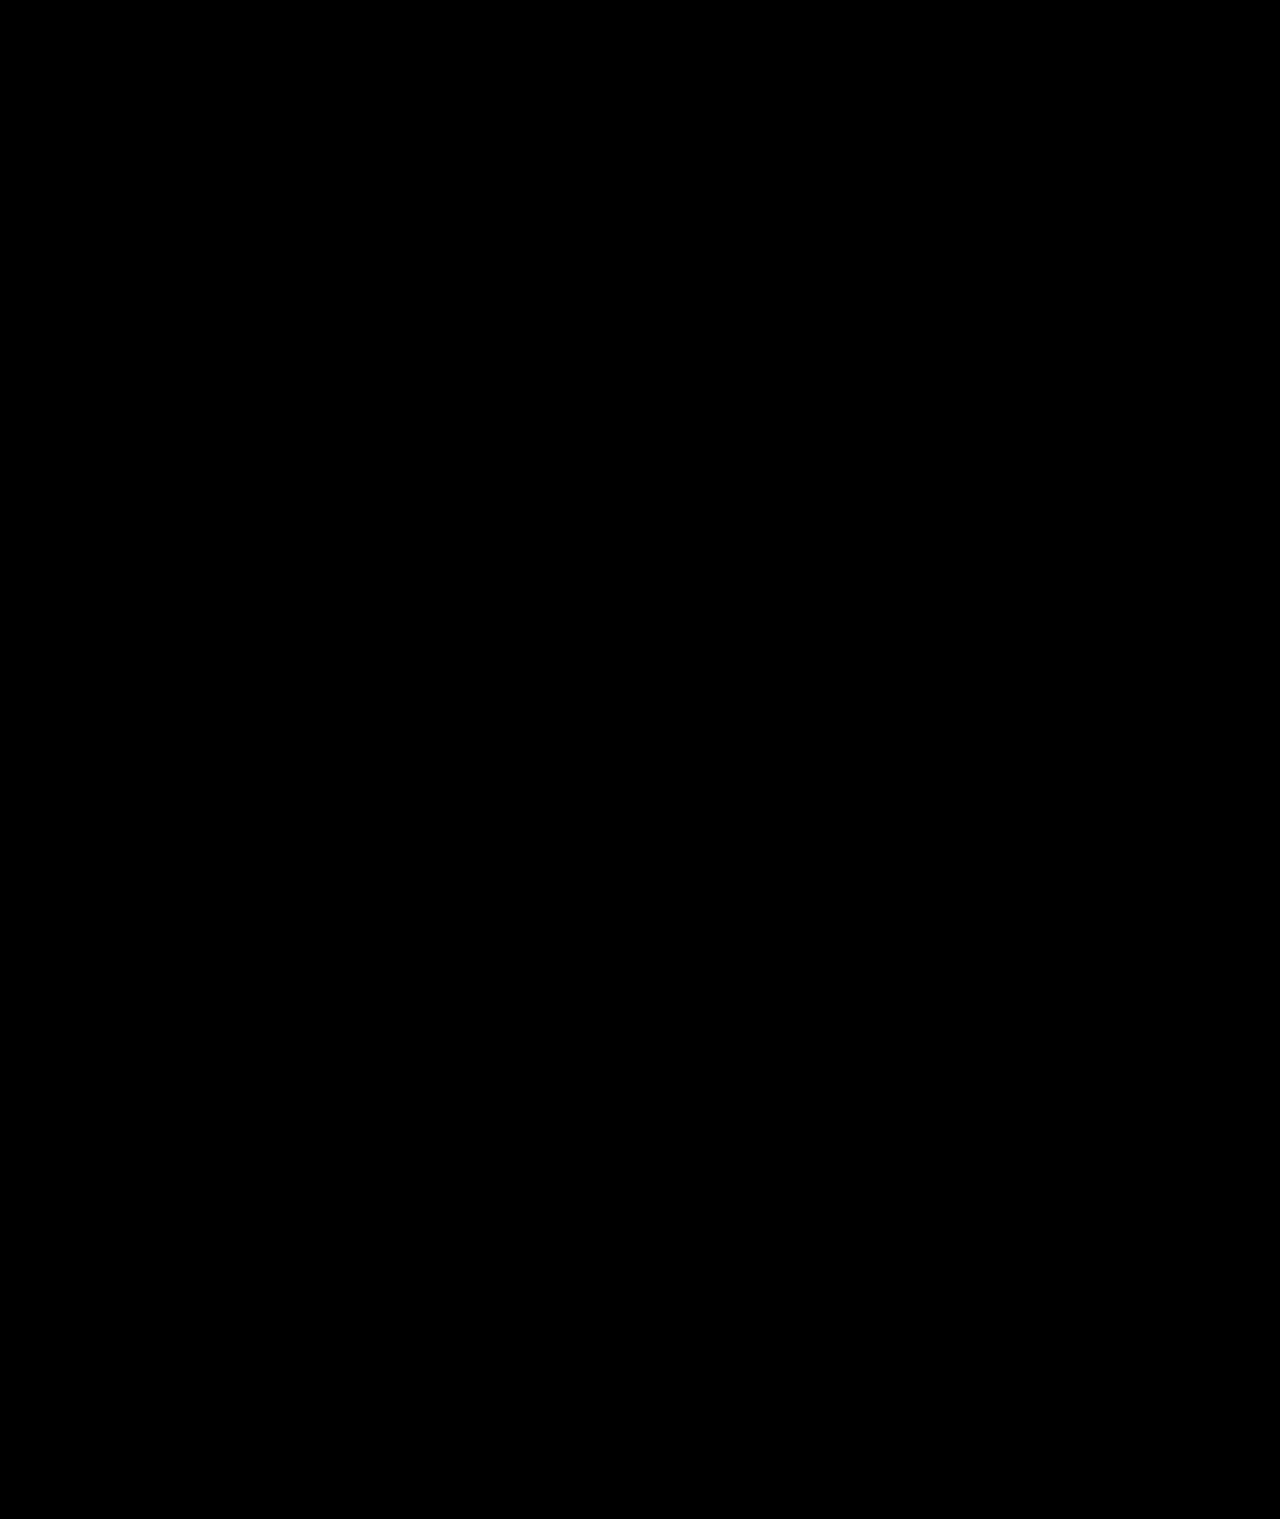
==== htdocs/index.html @ fe8192ac "design: replace footer credit with copyright and legal links Co-Authored-By: Claude Sonnet 4.6 <nore" ====
<!DOCTYPE html>
<html lang="en">
<head>
    <meta charset="UTF-8">
    <meta name="viewport" content="width=device-width, initial-scale=1.0">
    <title>vibefly.ai</title>
    <meta name="description" content="">
    <link rel="stylesheet" href="styles.css">
    <script id="content-fetch">window.__CONTENT = fetch('content.json').then(function(r) { return r.ok ? r.json() : Promise.reject(); });</script>
    <script src="https://challenges.cloudflare.com/turnstile/v0/api.js" defer></script>
    <script src="js/lucide.min.js" defer onload="lucide.createIcons()"></script>
    <script src="js/content-loader.js" defer></script>
    <script src="js/main.js" defer></script>
    <style>body{opacity:0}body.content-loaded{opacity:1;transition:opacity .15s}</style>
    <noscript><style>body{opacity:1}</style></noscript>
</head>
<body>

    <!-- Global background orbs -->
    <div class="bg-orbs" aria-hidden="true">
        <div class="bg-orb bg-orb--1"></div>
        <div class="bg-orb bg-orb--2"></div>
        <div class="bg-orb bg-orb--3"></div>
    </div>

    <!-- Header -->
    <header class="site-header" role="banner">
        <div class="header-inner">
            <a href="#hero" class="logo">
                <span data-content="logo.name">vibefly</span><span class="logo-dot" data-content="logo.tld">.ai</span>
            </a>
            <button class="nav-toggle" id="nav-toggle" aria-label="Toggle navigation" aria-expanded="false">
                <span class="nav-toggle__bar"></span>
                <span class="nav-toggle__bar"></span>
                <span class="nav-toggle__bar"></span>
            </button>
            <nav class="main-nav" id="main-nav" role="navigation">
                <ul class="nav-list" data-content-nav></ul>
            </nav>
        </div>
    </header>

    <!-- Hero -->
    <section id="hero" class="hero" data-section="hero">
        <div class="hero-bg">
            <div class="hero-orb hero-orb--1"></div>
            <div class="hero-orb hero-orb--2"></div>
            <div class="hero-orb hero-orb--3"></div>
            <div class="hero-grid"></div>
        </div>
        <div class="hero-content">
            <p class="hero-tagline" data-content="hero.label">AI-Powered Web Design</p>
            <h1 class="hero-title" data-content="hero.title">Websites that accelerate growth</h1>
            <p class="hero-subtext" data-content="hero.subtext">Intelligent agents design, build, and refine your website.</p>
            <a href="#contact" class="primary-shiny-btn cta-button--wide" data-content="hero.ctaText" data-content-attr-href="hero.ctaHref">Get Started</a>
        </div>
    </section>

    <!-- Dynamic sections (how-it-works, etc.) -->
    <div id="sections-container"></div>

    <!-- Contact -->
    <section id="contact" class="section section--contact" data-section="contact">
        <h2 class="section-heading" data-content="contact.heading">Get in Touch</h2>
        <p class="contact-subtext" data-content="contact.subheading">Tell us about your project.</p>
        <form id="contact-form" class="contact-form" action="/api/submit" method="POST">
            <input type="text" name="_hp" tabindex="-1" autocomplete="off" aria-hidden="true" class="honeypot">
            <div id="form-fields-placeholder"></div>
            <button type="submit" class="primary-shiny-btn cta-button--wide">Send Message</button>
        </form>
    </section>

    <!-- Footer -->
    <footer class="site-footer">
        <p class="footer-copy">© <span data-content="business.year">2026</span> vibefly.ai</p>
        <nav class="footer-legal" aria-label="Legal">
            <a href="/terms">Terms</a>
            <a href="/privacy">Privacy</a>
        </nav>
    </footer>

    <!-- Pricing toggle -->
    <script>
    document.addEventListener('click', function (e) {
        var btn = e.target.closest('.pricing-toggle__btn');
        if (!btn) return;
        var wrap = document.getElementById('pricing-toggle-wrap');
        var grid = wrap && wrap.querySelector('.pricing-grid');
        if (!wrap || !grid) return;
        var isAnnual = btn.getAttribute('data-period') === 'annual';
        wrap.querySelectorAll('.pricing-toggle__btn').forEach(function (b) {
            b.classList.toggle('is-active', b === btn);
        });
        if (isAnnual) {
            wrap.classList.add('pricing-section--annual');
            grid.querySelectorAll('.pricing-card__amount').forEach(function (el) {
                el.textContent = el.getAttribute('data-annual') || el.textContent;
            });
            grid.querySelectorAll('.pricing-card__period').forEach(function (el) { el.textContent = '/yr'; });
        } else {
            wrap.classList.remove('pricing-section--annual');
            grid.querySelectorAll('.pricing-card__amount').forEach(function (el) {
                el.textContent = el.getAttribute('data-monthly') || el.textContent;
            });
            grid.querySelectorAll('.pricing-card__period').forEach(function (el) { el.textContent = '/mo'; });
        }
    });
    </script>

</body>
</html>
---- htdocs/styles.css ----
/* ==========================================================================
   vibefly.ai — Styles
   Matches motivefx.com design system: dark bg, neon yellow accent, blue accents
   ========================================================================== */

/* ---------- Custom Properties ---------- */
:root {
    --color-dark-bg: #000000;
    --color-light-bg: rgba(2, 3, 10, 0.62);
    --color-accent-neon: #f5ff1a;
    --color-accent-blue: #3c78ff;
    --color-border-card: rgba(100, 180, 255, 0.6);
    --color-border-card-hover: rgba(0, 220, 255, 0.9);
    --color-text-primary: #FFFFFF;
    --color-text-secondary: #AAAAAA;
    --color-accent-green: #4ade80;
    --font-primary: 'Helvetica Neue', Helvetica, Arial, sans-serif;
    --transition-speed: 0.3s ease-in-out;
    --border-radius: 12px;
    --section-padding: 8rem 5%;
    --max-width: 1200px;
}

/* ---------- Reset ---------- */
*, *::before, *::after {
    margin: 0;
    padding: 0;
    box-sizing: border-box;
}

html {
    scroll-behavior: smooth;
    scroll-padding-top: 80px;
}

body {
    font-family: var(--font-primary);
    background-color: var(--color-dark-bg);
    color: var(--color-text-primary);
    font-size: 1rem;
    line-height: 1.6;
    -webkit-font-smoothing: antialiased;
    -moz-osx-font-smoothing: grayscale;
}

a {
    color: inherit;
    text-decoration: none;
}

img {
    max-width: 100%;
    display: block;
}

/* ---------- Typography ---------- */
h1 {
    font-size: 4.5rem;
    font-weight: 700;
    text-transform: uppercase;
    letter-spacing: -0.05em;
    line-height: 1.05;
}

h2 {
    font-size: 3rem;
    font-weight: 700;
    color: var(--color-accent-neon);
    text-align: center;
    margin-bottom: 4rem;
}

h3 {
    font-size: 1.5rem;
    font-weight: 700;
    color: var(--color-accent-neon);
}

/* ---------- Header ---------- */
.site-header {
    position: fixed;
    top: 0;
    left: 0;
    width: 100%;
    z-index: 1000;
    background: rgba(0, 0, 0, 1);
    border-bottom: 1px solid rgba(255, 255, 255, 0.05);
}

.header-inner {
    display: flex;
    align-items: center;
    justify-content: space-between;
    max-width: var(--max-width);
    margin: 0 auto;
    padding: 1.2rem 5%;
}

.logo {
    font-size: 1.4rem;
    font-weight: 700;
    letter-spacing: -0.02em;
    transition: color var(--transition-speed), text-shadow var(--transition-speed);
}

.logo:hover {
    color: var(--color-accent-neon);
    text-shadow: 0 0 8px rgba(245, 255, 26, 0.7);
}

.logo-dot {
    color: var(--color-accent-neon);
}

.nav-list {
    display: flex;
    list-style: none;
    gap: 2.5rem;
}

.nav-link {
    font-size: 0.95rem;
    font-weight: 500;
    letter-spacing: 0.02em;
    transition: color var(--transition-speed);
}

.nav-link:hover {
    color: var(--color-accent-neon);
}

/* Nav toggle (mobile) */
.nav-toggle {
    display: none;
    background: none;
    border: none;
    cursor: pointer;
    padding: 0.5rem;
    flex-direction: column;
    gap: 5px;
}

.nav-toggle__bar {
    display: block;
    width: 24px;
    height: 2px;
    background: var(--color-text-primary);
    border-radius: 2px;
    transition: transform var(--transition-speed), opacity var(--transition-speed);
}

/* ---------- Hero ---------- */
.hero {
    position: relative;
    min-height: 100vh;
    display: flex;
    align-items: center;
    justify-content: center;
    padding: 0 5%;
}

.hero-bg {
    position: fixed;
    inset: 0;
    z-index: 0;
}

/* Global background orbs (fixed, visible across all sections) */
.bg-orbs {
    position: fixed;
    inset: 0;
    pointer-events: none;
    z-index: 0;
}

.bg-orb {
    position: absolute;
    border-radius: 50%;
    filter: blur(100px);
    opacity: 0;
    animation: orb-drift 20s ease-in-out infinite;
}

.bg-orb--1 {
    width: 700px;
    height: 700px;
    background: radial-gradient(circle, rgba(60, 120, 255, 0.5) 0%, transparent 70%);
    top: 20%;
    left: -10%;
    animation-delay: -5s;
    animation-duration: 22s;
}

.bg-orb--2 {
    width: 600px;
    height: 600px;
    background: radial-gradient(circle, rgba(245, 255, 26, 0.3) 0%, transparent 70%);
    bottom: 10%;
    right: -10%;
    animation-delay: -10s;
    animation-duration: 26s;
}

.bg-orb--3 {
    width: 500px;
    height: 500px;
    background: radial-gradient(circle, rgba(0, 220, 255, 0.4) 0%, transparent 70%);
    top: 60%;
    left: 50%;
    animation-delay: -15s;
    animation-duration: 30s;
}

/* Floating orbs */
.hero-orb {
    position: absolute;
    border-radius: 50%;
    filter: blur(80px);
    opacity: 0;
    animation: orb-drift 12s ease-in-out infinite;
}

.hero-orb--1 {
    width: 600px;
    height: 600px;
    background: radial-gradient(circle, rgba(60, 120, 255, 0.5) 0%, rgba(60, 120, 255, 0.15) 40%, transparent 70%);
    top: -10%;
    left: -5%;
    filter: blur(60px);
    animation-delay: 0s;
    animation-duration: 14s;
}

.hero-orb--2 {
    width: 500px;
    height: 500px;
    background: radial-gradient(circle, rgba(245, 255, 26, 0.35) 0%, rgba(245, 255, 26, 0.1) 40%, transparent 70%);
    bottom: -5%;
    right: -5%;
    filter: blur(60px);
    animation-delay: -4s;
    animation-duration: 16s;
}

.hero-orb--3 {
    width: 450px;
    height: 450px;
    background: radial-gradient(circle, rgba(0, 220, 255, 0.4) 0%, rgba(0, 220, 255, 0.12) 40%, transparent 70%);
    top: 30%;
    right: 15%;
    filter: blur(60px);
    animation-delay: -8s;
    animation-duration: 18s;
}

@keyframes orb-drift {
    0%, 100% {
        opacity: 0.6;
        transform: translate(0, 0) scale(1);
    }
    25% {
        opacity: 1;
        transform: translate(30px, -20px) scale(1.1);
    }
    50% {
        opacity: 0.7;
        transform: translate(-20px, 15px) scale(0.95);
    }
    75% {
        opacity: 1;
        transform: translate(15px, 25px) scale(1.05);
    }
}

/* Dot grid */
.hero-grid {
    position: absolute;
    inset: 0;
    background-image: radial-gradient(rgba(100, 180, 255, 0.2) 1.5px, transparent 1.5px);
    background-size: 30px 30px;
    mask-image: radial-gradient(ellipse 80% 70% at 50% 50%, black 10%, transparent 70%);
    -webkit-mask-image: radial-gradient(ellipse 80% 70% at 50% 50%, black 10%, transparent 70%);
    animation: grid-fade 6s ease-in-out infinite alternate;
}

@keyframes grid-fade {
    0%   { opacity: 0.2; }
    100% { opacity: 0.45; }
}

/* Bottom gradient fade — disabled (hero-bg is now fixed) */
.hero-bg__fade {
    content: '';
    position: absolute;
    bottom: 0;
    left: 0;
    width: 100%;
    height: 200px;
    background: linear-gradient(to top, var(--color-dark-bg), transparent);
    z-index: 1;
}

.hero-content {
    position: relative;
    z-index: 2;
    max-width: 800px;
    text-align: center;
}

.hero-tagline {
    font-size: 1.1rem;
    color: var(--color-accent-neon);
    text-transform: uppercase;
    letter-spacing: 0.2em;
    font-weight: 600;
    margin-bottom: 1.5rem;
}

.hero-title {
    margin-bottom: 1.5rem;
}

.hero-subtext {
    font-size: 1.25rem;
    color: var(--color-text-secondary);
    max-width: 560px;
    margin: 0 auto 2.5rem;
    line-height: 1.7;
}

/* ---------- Buttons ---------- */
.primary-shiny-btn {
    display: inline-flex;
    align-items: center;
    justify-content: center;
    background: var(--color-accent-neon);
    color: #000000;
    border: 2px solid var(--color-accent-neon);
    border-radius: var(--border-radius);
    font-family: var(--font-primary);
    font-weight: 700;
    text-transform: uppercase;
    cursor: pointer;
    transition: transform var(--transition-speed), box-shadow var(--transition-speed);
    box-shadow:
        0 0 30px rgba(245, 255, 26, 0.25),
        0 0 18px rgba(245, 255, 26, 0.35);
}

.primary-shiny-btn:hover {
    transform: translateY(-2px) scale(1.02);
    box-shadow:
        0 0 34px rgba(245, 255, 26, 0.35),
        0 0 28px rgba(245, 255, 26, 0.45);
}

.cta-button--wide {
    padding: 1.2rem 3.5rem;
    font-size: 1.05rem;
    letter-spacing: 0.08em;
}

/* ---------- Sections ---------- */
.section {
    padding: var(--section-padding);
    position: relative;
    z-index: 1;
}

.section-heading {
    font-size: 3rem;
    font-weight: 700;
    color: var(--color-accent-neon);
    text-align: center;
    margin-bottom: 4rem;
    transition: opacity 0.3s ease;
}

/* ---------- Steps Grid ---------- */
.steps-grid {
    display: grid;
    grid-template-columns: repeat(3, 1fr);
    gap: 2rem;
    max-width: var(--max-width);
    margin: 0 auto;
}

.step-card {
    position: relative;
    background: var(--color-light-bg);
    border: 1px solid var(--color-border-card);
    border-radius: var(--border-radius);
    padding: 3rem 2.5rem;
    box-shadow: 0 5px 20px rgba(0, 0, 0, 0.5);
    transition: transform var(--transition-speed), border-color var(--transition-speed), box-shadow var(--transition-speed);
    overflow: hidden;
}

/* Shine sweep effect */
.step-card::before {
    content: '';
    position: absolute;
    top: 0;
    left: -75%;
    width: 50%;
    height: 100%;
    background: linear-gradient(
        to right,
        rgba(60, 120, 255, 0.01),
        rgba(60, 120, 255, 0.08),
        rgba(60, 120, 255, 0.01)
    );
    transform: skewX(-25deg);
    transition: left 0.6s ease;
    pointer-events: none;
}

.step-card:hover::before {
    left: 125%;
}

.step-card:hover {
    transform: translateY(-4px);
    border-color: var(--color-border-card-hover);
    box-shadow: 0 8px 22px rgba(60, 120, 255, 0.16);
}

.step-card__icon {
    color: var(--color-accent-blue);
    margin-bottom: 1.5rem;
}

.step-card__number {
    font-size: 3.5rem;
    font-weight: 800;
    color: rgba(245, 255, 26, 0.08);
    position: absolute;
    top: 1.5rem;
    right: 1.5rem;
    line-height: 1;
    letter-spacing: -0.04em;
}

.step-card__title {
    margin-bottom: 1rem;
}

.step-card__text {
    color: var(--color-text-secondary);
    font-size: 1rem;
    line-height: 1.7;
}

/* ---------- Contact Section ---------- */
.section--contact {
    text-align: center;
    padding: 8rem 5%;
}

.contact-subtext {
    font-size: 1.1rem;
    color: var(--color-text-secondary);
    margin-top: -2.5rem;
    margin-bottom: 3rem;
    line-height: 1.7;
}

/* ---------- Contact Form ---------- */
.contact-form {
    max-width: 700px;
    margin: 0 auto;
    display: flex;
    flex-direction: column;
    gap: 1.5rem;
    text-align: left;
    transition: opacity 0.4s ease, transform 0.4s ease;
}

.contact-form.is-hidden {
    opacity: 0;
    transform: translateY(20px);
    pointer-events: none;
}

.form-row {
    display: flex;
    flex-direction: column;
    gap: 0.75rem;
}

.form-row label {
    font-weight: 600;
    letter-spacing: 0.05em;
    text-transform: uppercase;
    font-size: 0.85rem;
    color: var(--color-text-secondary);
}

.form-row input,
.form-row textarea {
    background: var(--color-light-bg);
    border: 1px solid var(--color-border-card);
    padding: 1.15rem 1.25rem;
    color: var(--color-text-primary);
    font-family: var(--font-primary);
    font-size: 1rem;
    border-radius: var(--border-radius);
    box-shadow: 0 5px 20px rgba(0, 0, 0, 0.5);
    transition: border var(--transition-speed), box-shadow var(--transition-speed), background var(--transition-speed);
}

.form-row input:focus,
.form-row textarea:focus {
    outline: none;
    border-color: var(--color-border-card-hover);
    background: rgba(5, 8, 20, 0.92);
    box-shadow:
        0 8px 25px rgba(60, 120, 255, 0.18),
        0 0 15px rgba(60, 120, 255, 0.2);
}

.form-row input::placeholder,
.form-row textarea::placeholder {
    color: rgba(170, 170, 170, 0.4);
}

.honeypot {
    position: absolute;
    left: -5000px;
    opacity: 0;
}


/* ---------- Contact Sending State ---------- */
.contact-sending {
    max-width: 700px;
    margin: 0 auto;
    text-align: center;
    padding: 4rem 1rem;
    opacity: 0;
    transform: translateY(-15px);
    transition: opacity 0.5s ease, transform 0.5s ease;
}

.contact-sending.is-visible {
    opacity: 1;
    transform: translateY(0);
}

.sending-status {
    font-size: 1.15rem;
    color: var(--color-text-secondary);
    margin-bottom: 2.5rem;
    min-height: 1.6em;
    letter-spacing: 0.03em;
    transition: opacity 0.2s ease, transform 0.2s ease;
}

.sending-progress-track {
    width: 100%;
    height: 3px;
    background: rgba(255, 255, 255, 0.06);
    border-radius: 2px;
    overflow: hidden;
}

.sending-progress-bar {
    width: 0;
    height: 100%;
    background: linear-gradient(90deg, var(--color-accent-blue), var(--color-accent-neon));
    border-radius: 2px;
    box-shadow: 0 0 14px rgba(245, 255, 26, 0.25);
    transition: width 5s ease-out;
}

.sending-progress-bar.is-complete {
    width: 100% !important;
    transition: width 0.5s ease-out;
}

/* ---------- Contact Thank You State ---------- */
.form-thank-you {
    text-align: center;
    max-width: 700px;
    margin: 0 auto;
    padding: 3rem 1rem;
    opacity: 0;
    transform: translateY(25px);
    transition: opacity 0.7s ease, transform 0.7s ease;
}

.form-thank-you.is-visible {
    opacity: 1;
    transform: translateY(0);
}

.form-thank-you p {
    font-size: 1.2rem;
    color: var(--color-text-secondary);
    margin-bottom: 0.75rem;
    line-height: 1.7;
}

.form-thank-you .thank-you-subtext {
    font-size: 0.95rem;
    color: rgba(170, 170, 170, 0.6);
    margin-top: 1rem;
}

/* ---------- Footer ---------- */
.site-footer {
    display: flex;
    align-items: center;
    justify-content: center;
    gap: 1.5rem;
    padding: 2rem 5%;
    font-size: 0.8rem;
    color: var(--color-text-secondary);
    border-top: 1px solid rgba(255, 255, 255, 0.05);
}

.footer-legal {
    display: flex;
    gap: 1rem;
}

.site-footer a {
    color: var(--color-text-secondary);
    transition: color var(--transition-speed);
}

.site-footer a:hover {
    color: var(--color-text-primary);
}

/* ---------- Section Reveal Animation ---------- */
.section {
    opacity: 0;
    transform: translateY(40px);
    transition: opacity 0.9s ease, transform 0.9s ease;
}

.section.section-visible {
    opacity: 1;
    transform: translateY(0);
}

/* ---------- Container (for dynamic sections) ---------- */
.container {
    max-width: var(--max-width);
    margin: 0 auto;
    padding: 0 5%;
}

/* ---------- Section alt background ---------- */
.section--alt {
    background: transparent;
}

/* ---------- Dynamic section header ---------- */
.section__header {
    text-align: center;
    margin-bottom: 3rem;
}

.section__label {
    font-size: 0.85rem;
    font-weight: 600;
    text-transform: uppercase;
    letter-spacing: 0.2em;
    color: var(--color-accent-neon);
    margin-bottom: 0.75rem;
}

.section__subheading {
    font-size: 1.05rem;
    color: var(--color-text-secondary);
    max-width: 600px;
    margin: -2rem auto 0;
    line-height: 1.7;
}

#pricing .section__subheading {
    color: var(--color-accent-green);
}

/* ---------- Cards grid (dynamic sections) ---------- */
.cards-grid {
    display: grid;
    grid-template-columns: repeat(auto-fit, minmax(260px, 1fr));
    gap: 2rem;
    max-width: var(--max-width);
    margin: 0 auto;
}

.card {
    position: relative;
    background: var(--color-light-bg);
    border: 1px solid var(--color-border-card);
    border-radius: var(--border-radius);
    padding: 2rem 2rem 2.25rem;
    box-shadow: 0 5px 20px rgba(0, 0, 0, 0.5);
    transition: transform var(--transition-speed), border-color var(--transition-speed), box-shadow var(--transition-speed);
    overflow: hidden;
}

.card::before {
    content: '';
    position: absolute;
    top: 0;
    left: -75%;
    width: 50%;
    height: 100%;
    background: linear-gradient(to right, rgba(60,120,255,0.01), rgba(60,120,255,0.08), rgba(60,120,255,0.01));
    transform: skewX(-25deg);
    transition: left 0.6s ease;
    pointer-events: none;
}

.card:hover::before {
    left: 125%;
}

.card:hover {
    transform: translateY(-4px);
    border-color: var(--color-border-card-hover);
    box-shadow: 0 8px 22px rgba(60, 120, 255, 0.16);
}

.card__header {
    display: flex;
    align-items: center;
    justify-content: space-between;
    gap: 1rem;
    margin-bottom: 1rem;
}

.card__icon {
    color: var(--color-accent-neon);
    flex-shrink: 0;
    line-height: 0;
}

.card__icon svg {
    width: 28px;
    height: 28px;
}

.card__title {
    font-size: 1.5rem;
    color: var(--color-text-primary);
    margin-bottom: 0;
}

.card__text {
    color: var(--color-text-secondary);
    font-size: 1rem;
    line-height: 1.7;
}

/* ---------- Testimonials grid (dynamic sections) ---------- */
.testimonials-grid {
    display: grid;
    grid-template-columns: repeat(auto-fit, minmax(260px, 1fr));
    gap: 2rem;
    max-width: var(--max-width);
    margin: 0 auto;
}

.testimonial-card {
    background: var(--color-light-bg);
    border: 1px solid var(--color-border-card);
    border-radius: var(--border-radius);
    padding: 2.5rem;
    transition: border-color var(--transition-speed);
}

.testimonial-card:hover {
    border-color: var(--color-border-card-hover);
}

.testimonial-card__stars {
    display: flex;
    gap: 4px;
    margin-bottom: 1.25rem;
}

.testimonial-card__quote {
    font-size: 0.95rem;
    color: var(--color-text-secondary);
    line-height: 1.7;
    font-style: italic;
    margin-bottom: 1.5rem;
}

.testimonial-card__author {
    display: flex;
    flex-direction: column;
    gap: 4px;
}

.testimonial-card__author strong {
    color: var(--color-text-primary);
    font-size: 0.95rem;
}

.testimonial-card__author span {
    font-size: 0.85rem;
    color: rgba(170, 170, 170, 0.6);
}

/* ---------- Contact form — direct injection (no .form-row wrapper) ---------- */
/* Tighten gap: labels+inputs are individual flex children, not wrapped in .form-row */
.contact-form {
    gap: 0.25rem;
}

.contact-form label {
    font-weight: 600;
    letter-spacing: 0.05em;
    text-transform: uppercase;
    font-size: 0.85rem;
    color: var(--color-text-secondary);
    margin-top: 1.25rem;
    display: block;
}

.contact-form label:first-of-type {
    margin-top: 0;
}

.contact-form button[type="submit"] {
    margin-top: 2rem;
}

.contact-form input,
.contact-form select,
.contact-form textarea {
    width: 100%;
    display: block;
    background: var(--color-light-bg);
    border: 1px solid var(--color-border-card);
    padding: 1.15rem 1.25rem;
    color: var(--color-text-primary);
    font-family: var(--font-primary);
    font-size: 1rem;
    border-radius: var(--border-radius);
    box-shadow: 0 5px 20px rgba(0, 0, 0, 0.5);
    transition: border var(--transition-speed), box-shadow var(--transition-speed), background var(--transition-speed);
}

.contact-form input:focus,
.contact-form select:focus,
.contact-form textarea:focus {
    outline: none;
    border-color: var(--color-border-card-hover);
    background: rgba(5, 8, 20, 0.92);
    box-shadow: 0 8px 25px rgba(60, 120, 255, 0.18), 0 0 15px rgba(60, 120, 255, 0.2);
}

.contact-form input::placeholder,
.contact-form textarea::placeholder {
    color: rgba(170, 170, 170, 0.4);
}

/* ---------- Responsive: 1024px ---------- */
@media (max-width: 1024px) {
    h1 { font-size: 3.5rem; }
    .section-heading { font-size: 2.4rem; }
    .section { padding: 6rem 6%; }
    .section--cta { padding: 8rem 6%; }
}

/* ---------- Responsive: 768px ---------- */
@media (max-width: 768px) {
    h1 { font-size: 2.8rem; }
    .section-heading { font-size: 2rem; }
    .section { padding: 5rem 7%; }
    .section--cta { padding: 6rem 7%; }

    /* Disable section animations on mobile */
    .section {
        opacity: 1;
        transform: none;
    }

    /* Mobile nav */
    .nav-toggle {
        display: flex;
    }

    .main-nav {
        display: none;
        position: absolute;
        top: 100%;
        left: 0;
        width: 100%;
        background: rgba(0, 0, 0, 0.95);
        border-bottom: 1px solid rgba(255, 255, 255, 0.05);
    }

    .main-nav.is-open {
        display: block;
    }

    .nav-list {
        flex-direction: column;
        padding: 1.5rem 7%;
        gap: 0;
    }

    .nav-link {
        display: block;
        padding: 1rem 0;
        border-bottom: 1px solid rgba(255, 255, 255, 0.05);
    }

    .header-inner {
        padding: 1rem 6%;
    }

    /* Steps/cards stack */
    .steps-grid,
    .cards-grid,
    .testimonials-grid {
        grid-template-columns: 1fr;
        gap: 1.5rem;
    }

    .cta-button--wide {
        width: 100%;
    }
}

/* ---------- Responsive: 480px ---------- */
@media (max-width: 480px) {
    h1 { font-size: 2.6rem; }
    .section-heading { font-size: 2rem; }
    .section { padding: 4rem 7%; }
    .section--cta { padding: 5rem 7%; }

    .hero-subtext { font-size: 1.05rem; }

    .cta-button--wide {
        font-size: 1rem;
        letter-spacing: 0.05em;
        padding: 1.1rem 2rem;
    }
}

/* ---------- Pricing ---------- */
.pricing-grid {
    display: grid;
    grid-template-columns: repeat(3, 1fr);
    gap: 1.5rem;
    max-width: var(--max-width);
    margin: 0 auto;
}

.pricing-card {
    background: rgba(255, 255, 255, 0.03);
    border: 1px solid var(--color-border-card);
    border-radius: var(--border-radius);
    padding: 2.5rem 2rem;
    display: flex;
    flex-direction: column;
    gap: 1.5rem;
    cursor: pointer;
    transition: border-color var(--transition-speed), transform var(--transition-speed), box-shadow var(--transition-speed);
    position: relative;
}

.pricing-card:hover {
    border-color: var(--color-border-card-hover);
    box-shadow: 0 8px 22px rgba(60, 120, 255, 0.16);
    transform: translateY(-4px);
}

.pricing-card--featured {
    border-color: var(--color-border-card);
    background: rgba(100, 180, 255, 0.04);
}

.pricing-card--featured::before {
    content: 'Most Popular';
    position: absolute;
    top: -1px;
    left: 50%;
    transform: translateX(-50%);
    background: var(--color-accent-neon);
    color: #000;
    font-size: 0.65rem;
    font-weight: 700;
    letter-spacing: 0.12em;
    text-transform: uppercase;
    padding: 0.3rem 1rem;
    border-radius: 0 0 8px 8px;
    white-space: nowrap;
}

.pricing-card--selected {
    border-color: var(--color-border-card-hover);
    box-shadow: 0 8px 22px rgba(60, 120, 255, 0.16);
}

.pricing-card__name {
    font-size: 0.8rem;
    font-weight: 700;
    color: var(--color-text-secondary);
    text-transform: uppercase;
    letter-spacing: 0.15em;
}

.pricing-card__price {
    display: flex;
    align-items: baseline;
    gap: 0.2rem;
}

.pricing-card__amount {
    font-size: 3rem;
    font-weight: 700;
    color: var(--color-text-primary);
    line-height: 1;
    letter-spacing: -0.03em;
}

.pricing-card__period {
    font-size: 1rem;
    color: var(--color-text-secondary);
}

.pricing-card__turnaround {
    font-size: 0.78rem;
    color: var(--color-accent-green);
    margin-top: -0.75rem;
}

.pricing-card__bullets {
    list-style: none;
    display: flex;
    flex-direction: column;
    gap: 0.7rem;
    flex: 1;
}

.pricing-card__bullets li {
    font-size: 0.88rem;
    color: var(--color-text-secondary);
    padding-left: 1.4rem;
    position: relative;
    line-height: 1.5;
}

.pricing-card__bullets li::before {
    content: '✓';
    position: absolute;
    left: 0;
    color: var(--color-accent-green);
    font-weight: 700;
}

.pricing-card__cta {
    display: block;
    text-align: center;
    padding: 0.85rem 1.5rem;
    border-radius: 8px;
    font-weight: 700;
    font-size: 0.85rem;
    text-transform: uppercase;
    letter-spacing: 0.07em;
    border: 1px solid rgba(255, 255, 255, 0.15);
    color: var(--color-text-primary);
    transition: border-color var(--transition-speed), color var(--transition-speed), background var(--transition-speed);
}

.pricing-card__cta:hover {
    border-color: var(--color-accent-neon);
    color: var(--color-accent-neon);
}

.pricing-card--featured .pricing-card__cta {
    background: var(--color-accent-neon);
    color: #000;
    border-color: var(--color-accent-neon);
}

.pricing-card--featured .pricing-card__cta:hover {
    background: transparent;
    color: var(--color-accent-neon);
}

@media (max-width: 900px) {
    .pricing-grid {
        grid-template-columns: 1fr;
        max-width: 480px;
    }
}

/* ---------- Launch Fee Cards ---------- */
.launch-fee {
    margin-bottom: 3rem;
}

.launch-fee__label {
    font-size: 0.7rem;
    font-weight: 700;
    text-transform: uppercase;
    letter-spacing: 0.18em;
    color: var(--color-text-secondary);
    text-align: center;
    margin-bottom: 1.5rem;
}

.launch-fee__cards {
    display: grid;
    grid-template-columns: 1fr 1fr;
    gap: 1.25rem;
    max-width: 640px;
    margin: 0 auto;
}

.launch-fee__card {
    background: rgba(255, 255, 255, 0.03);
    border: 1px solid var(--color-border-card);
    border-radius: var(--border-radius);
    padding: 2rem 1.75rem;
    cursor: pointer;
    transition: border-color var(--transition-speed), box-shadow var(--transition-speed), transform var(--transition-speed);
    position: relative;
    display: flex;
    flex-direction: column;
}

.launch-fee__card:hover {
    border-color: var(--color-border-card-hover);
    box-shadow: 0 8px 22px rgba(60, 120, 255, 0.16);
    transform: translateY(-4px);
}

.launch-fee__card--selected {
    border-color: var(--color-border-card-hover);
    box-shadow: 0 8px 22px rgba(60, 120, 255, 0.16);
}

.launch-fee__card-name {
    font-size: 0.7rem;
    font-weight: 700;
    text-transform: uppercase;
    letter-spacing: 0.18em;
    color: var(--color-text-secondary);
    margin-bottom: 0.75rem;
}

.launch-fee__card-price {
    font-size: 2.75rem;
    font-weight: 800;
    color: var(--color-text-primary);
    line-height: 1;
    letter-spacing: -0.04em;
    margin-bottom: 0.9rem;
    font-family: var(--font-display);
}

.launch-fee__card-desc {
    font-size: 0.82rem;
    color: var(--color-text-secondary);
    line-height: 1.55;
    flex: 1;
}

.launch-fee__stepper {
    display: none;
    align-items: center;
    gap: 0.5rem;
    margin-top: 1.25rem;
    padding-top: 1.25rem;
    border-top: 1px solid rgba(255, 255, 255, 0.07);
}

.launch-fee__card--selected .launch-fee__stepper {
    display: flex;
}

.launch-fee__stepper-btn {
    width: 30px;
    height: 30px;
    border-radius: 6px;
    border: 1px solid var(--color-border-card);
    background: none;
    color: var(--color-text-primary);
    font-size: 1.1rem;
    line-height: 1;
    cursor: pointer;
    display: flex;
    align-items: center;
    justify-content: center;
    transition: border-color var(--transition-speed), color var(--transition-speed);
    flex-shrink: 0;
}

.launch-fee__stepper-btn:hover {
    border-color: var(--color-accent-neon);
    color: var(--color-accent-neon);
}

.launch-fee__stepper-count {
    font-size: 1rem;
    font-weight: 700;
    color: var(--color-text-primary);
    min-width: 1.25rem;
    text-align: center;
}

.launch-fee__stepper-label {
    font-size: 0.78rem;
    color: var(--color-text-secondary);
    flex: 1;
}

.launch-fee__card-total {
    display: none;
    margin-top: 0.75rem;
    font-size: 0.82rem;
    color: var(--color-accent-neon);
    font-weight: 700;
    letter-spacing: 0.02em;
}

@media (max-width: 600px) {
    .launch-fee__cards {
        grid-template-columns: 1fr;
    }
}

/* ---------- Pricing Toggle ---------- */
.pricing-toggle {
    display: flex;
    align-items: center;
    justify-content: center;
    background: rgba(255, 255, 255, 0.05);
    border: 1px solid var(--color-border-card);
    border-radius: 8px;
    padding: 0.25rem;
    width: fit-content;
    margin: 0 auto 2.5rem;
}

.pricing-toggle__btn {
    background: none;
    border: none;
    color: var(--color-text-secondary);
    font-family: var(--font-primary);
    font-size: 0.8rem;
    font-weight: 700;
    padding: 0.5rem 1.5rem;
    border-radius: 6px;
    cursor: pointer;
    transition: background var(--transition-speed), color var(--transition-speed);
    letter-spacing: 0.08em;
    text-transform: uppercase;
}

.pricing-toggle__btn.is-active {
    background: var(--color-accent-neon);
    color: #000;
}

/* ---------- Pricing Savings Badge ---------- */
.pricing-card__savings {
    display: none;
    font-size: 0.72rem;
    font-weight: 700;
    color: #000;
    background: var(--color-accent-neon);
    padding: 0.2rem 0.65rem;
    border-radius: 4px;
    text-align: center;
    margin-top: -0.5rem;
}

.pricing-section--annual .pricing-card__savings {
    display: block;
}
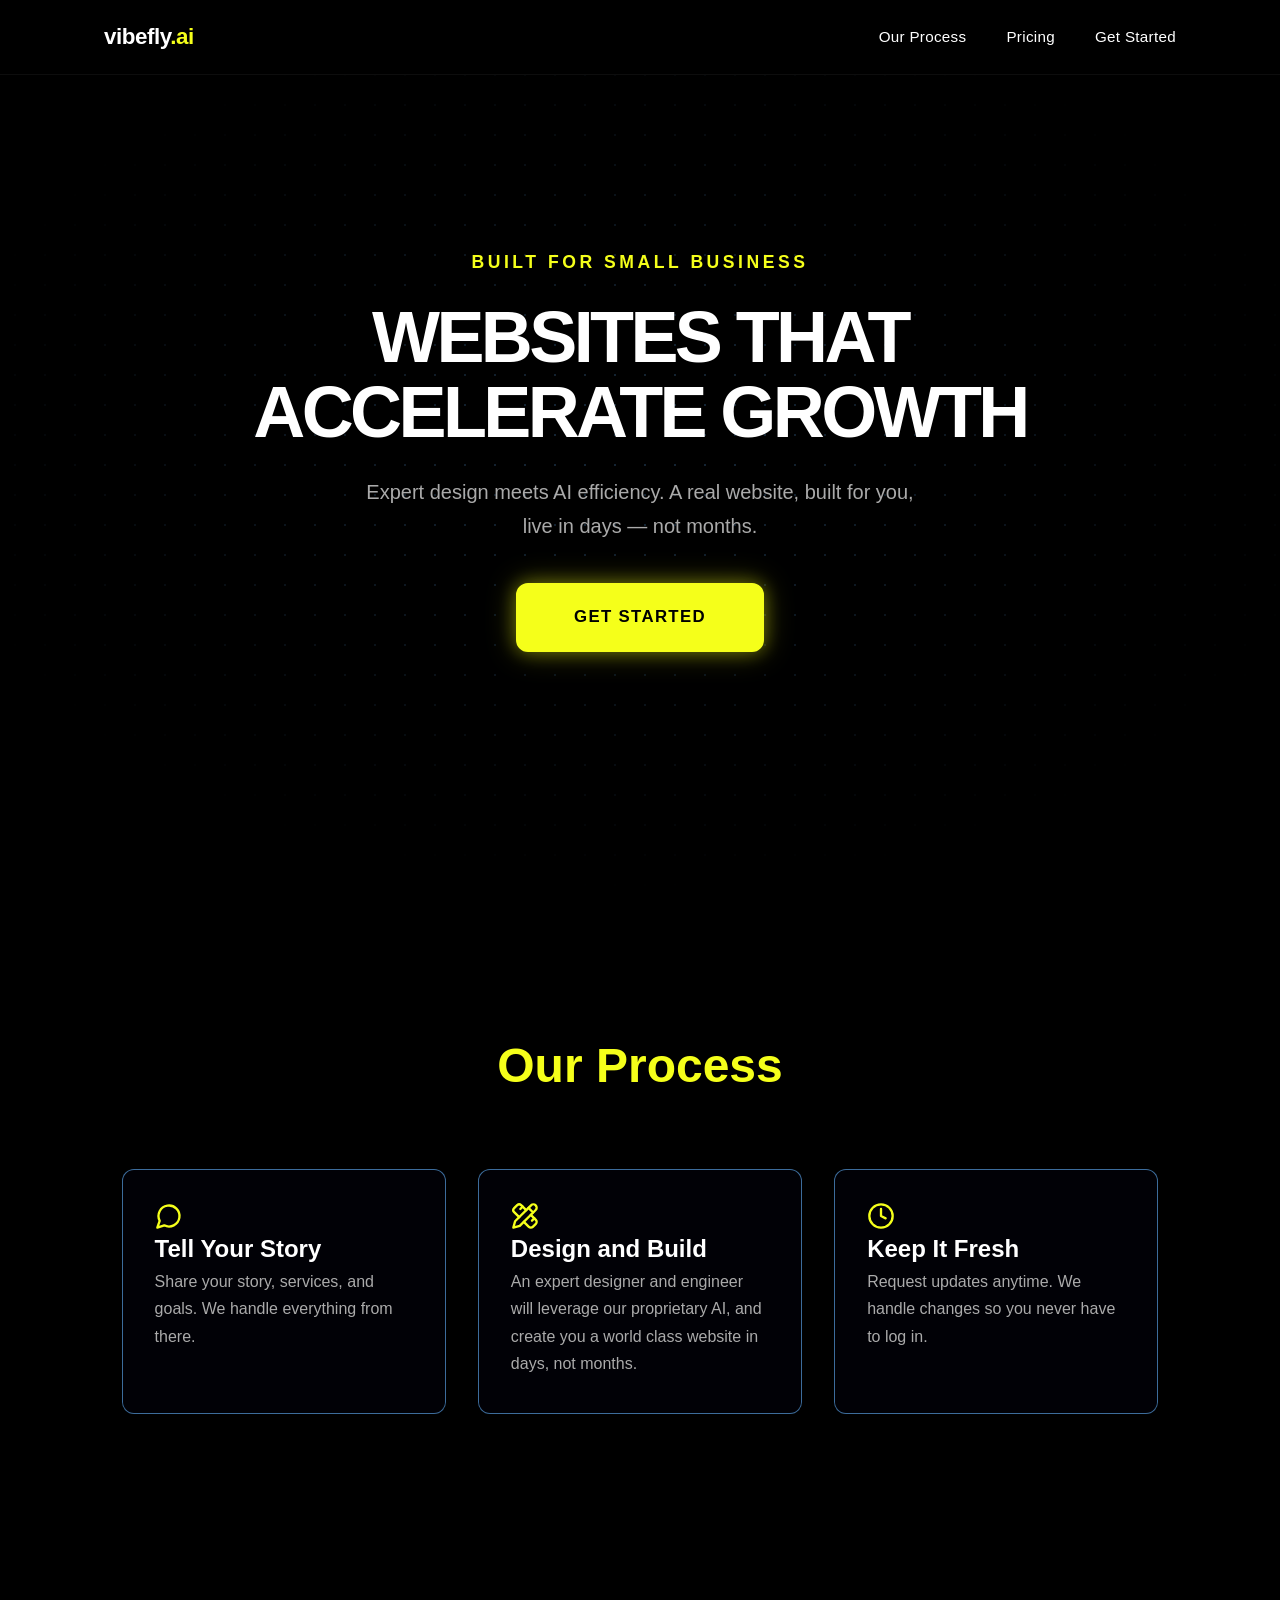
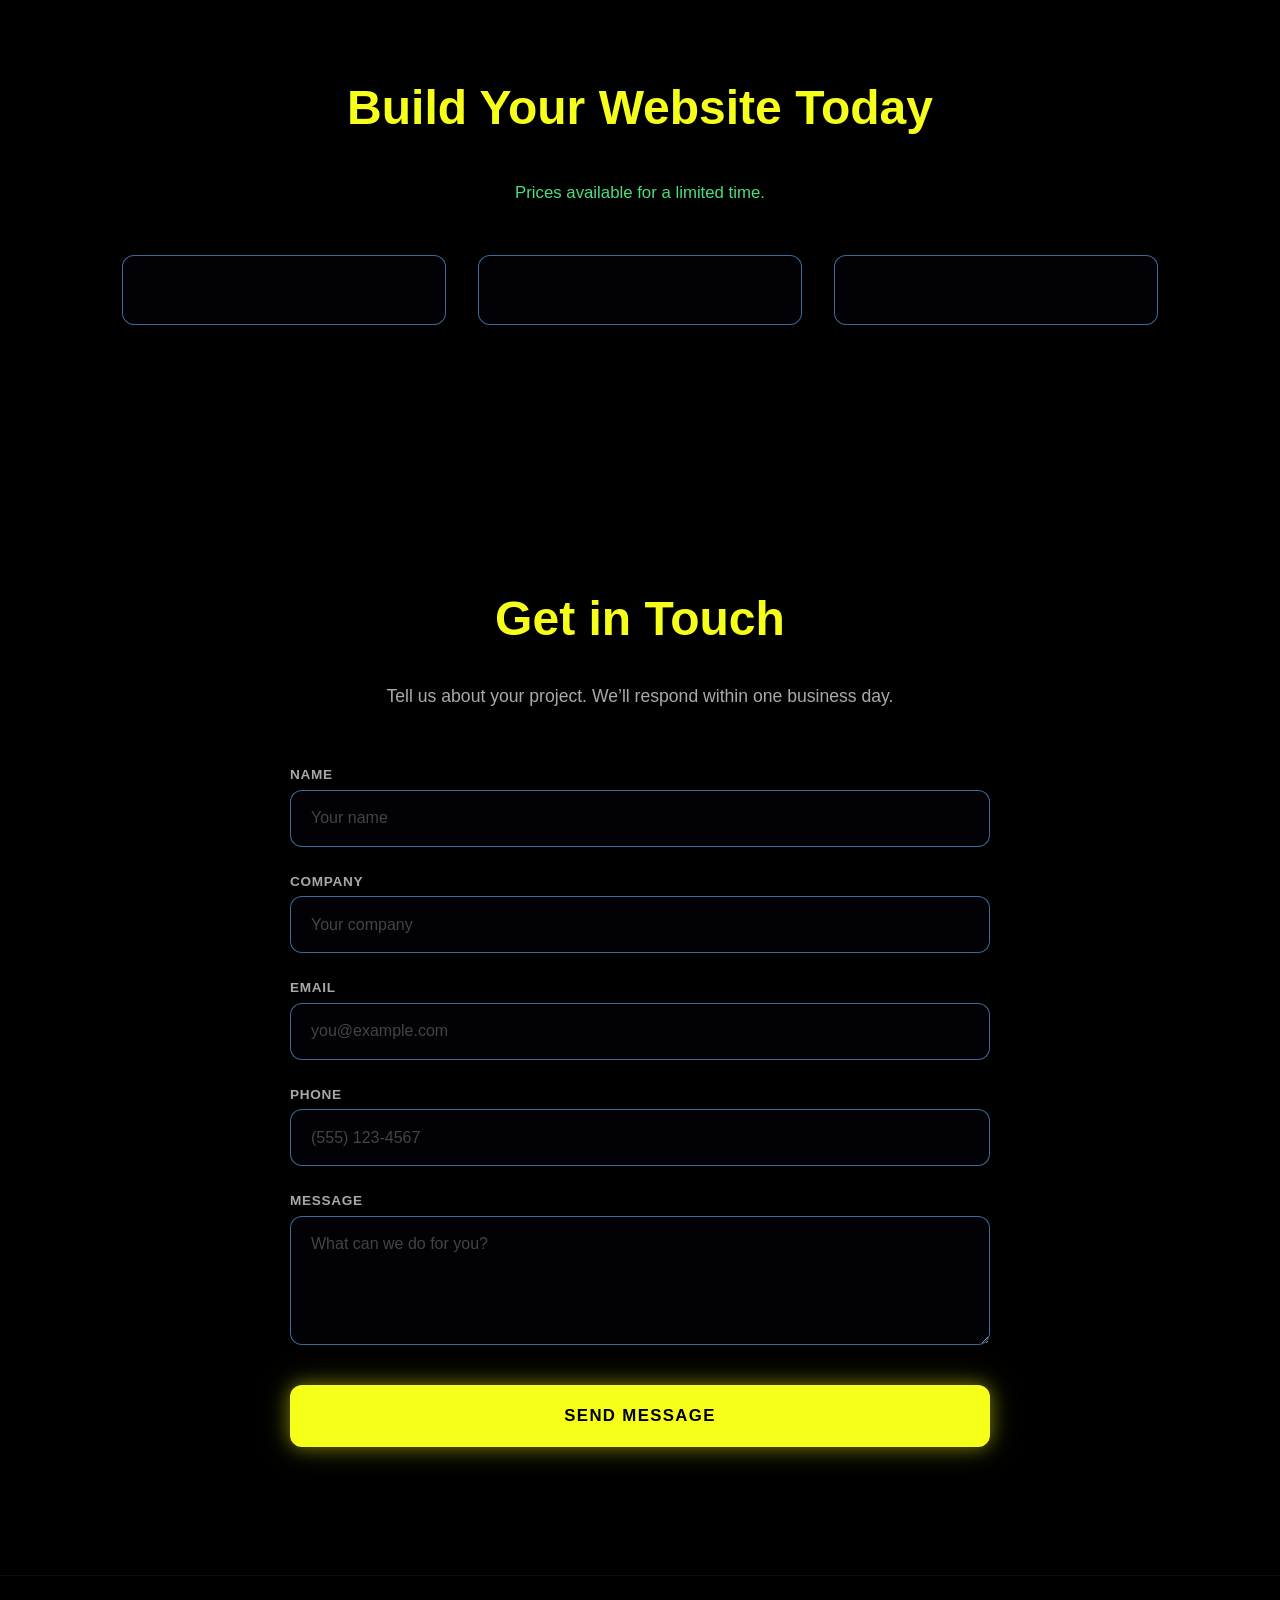
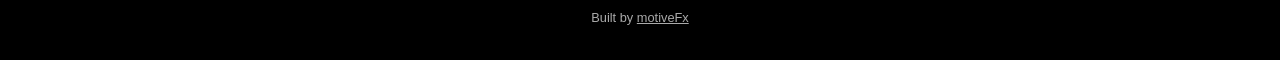
==== commit 9c40f322: "upgrade: sync protected files from plans/vibefly-landing/template" ====
--- a/htdocs/index.html
+++ b/htdocs/index.html
@@ -5,7 +5,7 @@
     <meta name="viewport" content="width=device-width, initial-scale=1.0">
     <title>vibefly.ai</title>
     <meta name="description" content="">
-    <link rel="stylesheet" href="styles.css">
+    <link rel="stylesheet" href="template.css">
     <script id="content-fetch">window.__CONTENT = fetch('content.json').then(function(r) { return r.ok ? r.json() : Promise.reject(); });</script>
     <script src="https://challenges.cloudflare.com/turnstile/v0/api.js" defer></script>
     <script src="js/lucide.min.js" defer onload="lucide.createIcons()"></script>
@@ -72,40 +72,11 @@
 
     <!-- Footer -->
     <footer class="site-footer">
-        <p class="footer-copy">© <span data-content="business.year">2026</span> vibefly.ai</p>
-        <nav class="footer-legal" aria-label="Legal">
-            <a href="/terms">Terms</a>
-            <a href="/privacy">Privacy</a>
-        </nav>
+        <p>
+            <span data-content="footer.creditText">Built by</span>
+            <a data-content-footer-credit href="https://motivefx.com" target="_blank" rel="noopener">motiveFx</a>
+        </p>
     </footer>
-
-    <!-- Pricing toggle -->
-    <script>
-    document.addEventListener('click', function (e) {
-        var btn = e.target.closest('.pricing-toggle__btn');
-        if (!btn) return;
-        var wrap = document.getElementById('pricing-toggle-wrap');
-        var grid = wrap && wrap.querySelector('.pricing-grid');
-        if (!wrap || !grid) return;
-        var isAnnual = btn.getAttribute('data-period') === 'annual';
-        wrap.querySelectorAll('.pricing-toggle__btn').forEach(function (b) {
-            b.classList.toggle('is-active', b === btn);
-        });
-        if (isAnnual) {
-            wrap.classList.add('pricing-section--annual');
-            grid.querySelectorAll('.pricing-card__amount').forEach(function (el) {
-                el.textContent = el.getAttribute('data-annual') || el.textContent;
-            });
-            grid.querySelectorAll('.pricing-card__period').forEach(function (el) { el.textContent = '/yr'; });
-        } else {
-            wrap.classList.remove('pricing-section--annual');
-            grid.querySelectorAll('.pricing-card__amount').forEach(function (el) {
-                el.textContent = el.getAttribute('data-monthly') || el.textContent;
-            });
-            grid.querySelectorAll('.pricing-card__period').forEach(function (el) { el.textContent = '/mo'; });
-        }
-    });
-    </script>
 
 </body>
 </html>
--- a/htdocs/template.css
+++ b/htdocs/template.css
@@ -0,0 +1,1276 @@
+/* ==========================================================================
+   vibefly.ai — Styles
+   Matches motivefx.com design system: dark bg, neon yellow accent, blue accents
+   ========================================================================== */
+
+/* ---------- Custom Properties ---------- */
+:root {
+    --color-dark-bg: #000000;
+    --color-light-bg: rgba(2, 3, 10, 0.62);
+    --color-accent-neon: #f5ff1a;
+    --color-accent-blue: #3c78ff;
+    --color-border-card: rgba(100, 180, 255, 0.6);
+    --color-border-card-hover: rgba(0, 220, 255, 0.9);
+    --color-text-primary: #FFFFFF;
+    --color-text-secondary: #AAAAAA;
+    --color-accent-green: #4ade80;
+    --font-primary: 'Helvetica Neue', Helvetica, Arial, sans-serif;
+    --transition-speed: 0.3s ease-in-out;
+    --border-radius: 12px;
+    --section-padding: 8rem 5%;
+    --max-width: 1200px;
+}
+
+/* ---------- Reset ---------- */
+*, *::before, *::after {
+    margin: 0;
+    padding: 0;
+    box-sizing: border-box;
+}
+
+html {
+    scroll-behavior: smooth;
+    scroll-padding-top: 80px;
+}
+
+body {
+    font-family: var(--font-primary);
+    background-color: var(--color-dark-bg);
+    color: var(--color-text-primary);
+    font-size: 1rem;
+    line-height: 1.6;
+    -webkit-font-smoothing: antialiased;
+    -moz-osx-font-smoothing: grayscale;
+}
+
+a {
+    color: inherit;
+    text-decoration: none;
+}
+
+img {
+    max-width: 100%;
+    display: block;
+}
+
+/* ---------- Typography ---------- */
+h1 {
+    font-size: 4.5rem;
+    font-weight: 700;
+    text-transform: uppercase;
+    letter-spacing: -0.05em;
+    line-height: 1.05;
+}
+
+h2 {
+    font-size: 3rem;
+    font-weight: 700;
+    color: var(--color-accent-neon);
+    text-align: center;
+    margin-bottom: 4rem;
+}
+
+h3 {
+    font-size: 1.5rem;
+    font-weight: 700;
+    color: var(--color-accent-neon);
+}
+
+/* ---------- Header ---------- */
+.site-header {
+    position: fixed;
+    top: 0;
+    left: 0;
+    width: 100%;
+    z-index: 1000;
+    background: rgba(0, 0, 0, 1);
+    border-bottom: 1px solid rgba(255, 255, 255, 0.05);
+}
+
+.header-inner {
+    display: flex;
+    align-items: center;
+    justify-content: space-between;
+    max-width: var(--max-width);
+    margin: 0 auto;
+    padding: 1.2rem 5%;
+}
+
+.logo {
+    font-size: 1.4rem;
+    font-weight: 700;
+    letter-spacing: -0.02em;
+    transition: color var(--transition-speed), text-shadow var(--transition-speed);
+}
+
+.logo:hover {
+    color: var(--color-accent-neon);
+    text-shadow: 0 0 8px rgba(245, 255, 26, 0.7);
+}
+
+.logo-dot {
+    color: var(--color-accent-neon);
+}
+
+.nav-list {
+    display: flex;
+    list-style: none;
+    gap: 2.5rem;
+}
+
+.nav-link {
+    font-size: 0.95rem;
+    font-weight: 500;
+    letter-spacing: 0.02em;
+    transition: color var(--transition-speed);
+}
+
+.nav-link:hover {
+    color: var(--color-accent-neon);
+}
+
+/* Nav toggle (mobile) */
+.nav-toggle {
+    display: none;
+    background: none;
+    border: none;
+    cursor: pointer;
+    padding: 0.5rem;
+    flex-direction: column;
+    gap: 5px;
+}
+
+.nav-toggle__bar {
+    display: block;
+    width: 24px;
+    height: 2px;
+    background: var(--color-text-primary);
+    border-radius: 2px;
+    transition: transform var(--transition-speed), opacity var(--transition-speed);
+}
+
+/* ---------- Hero ---------- */
+.hero {
+    position: relative;
+    min-height: 100vh;
+    display: flex;
+    align-items: center;
+    justify-content: center;
+    padding: 0 5%;
+}
+
+.hero-bg {
+    position: fixed;
+    inset: 0;
+    z-index: 0;
+}
+
+/* Global background orbs (fixed, visible across all sections) */
+.bg-orbs {
+    position: fixed;
+    inset: 0;
+    pointer-events: none;
+    z-index: 0;
+}
+
+.bg-orb {
+    position: absolute;
+    border-radius: 50%;
+    filter: blur(100px);
+    opacity: 0;
+    animation: orb-drift 20s ease-in-out infinite;
+}
+
+.bg-orb--1 {
+    width: 700px;
+    height: 700px;
+    background: radial-gradient(circle, rgba(60, 120, 255, 0.5) 0%, transparent 70%);
+    top: 20%;
+    left: -10%;
+    animation-delay: -5s;
+    animation-duration: 22s;
+}
+
+.bg-orb--2 {
+    width: 600px;
+    height: 600px;
+    background: radial-gradient(circle, rgba(245, 255, 26, 0.3) 0%, transparent 70%);
+    bottom: 10%;
+    right: -10%;
+    animation-delay: -10s;
+    animation-duration: 26s;
+}
+
+.bg-orb--3 {
+    width: 500px;
+    height: 500px;
+    background: radial-gradient(circle, rgba(0, 220, 255, 0.4) 0%, transparent 70%);
+    top: 60%;
+    left: 50%;
+    animation-delay: -15s;
+    animation-duration: 30s;
+}
+
+/* Floating orbs */
+.hero-orb {
+    position: absolute;
+    border-radius: 50%;
+    filter: blur(80px);
+    opacity: 0;
+    animation: orb-drift 12s ease-in-out infinite;
+}
+
+.hero-orb--1 {
+    width: 600px;
+    height: 600px;
+    background: radial-gradient(circle, rgba(60, 120, 255, 0.5) 0%, rgba(60, 120, 255, 0.15) 40%, transparent 70%);
+    top: -10%;
+    left: -5%;
+    filter: blur(60px);
+    animation-delay: 0s;
+    animation-duration: 14s;
+}
+
+.hero-orb--2 {
+    width: 500px;
+    height: 500px;
+    background: radial-gradient(circle, rgba(245, 255, 26, 0.35) 0%, rgba(245, 255, 26, 0.1) 40%, transparent 70%);
+    bottom: -5%;
+    right: -5%;
+    filter: blur(60px);
+    animation-delay: -4s;
+    animation-duration: 16s;
+}
+
+.hero-orb--3 {
+    width: 450px;
+    height: 450px;
+    background: radial-gradient(circle, rgba(0, 220, 255, 0.4) 0%, rgba(0, 220, 255, 0.12) 40%, transparent 70%);
+    top: 30%;
+    right: 15%;
+    filter: blur(60px);
+    animation-delay: -8s;
+    animation-duration: 18s;
+}
+
+@keyframes orb-drift {
+    0%, 100% {
+        opacity: 0.6;
+        transform: translate(0, 0) scale(1);
+    }
+    25% {
+        opacity: 1;
+        transform: translate(30px, -20px) scale(1.1);
+    }
+    50% {
+        opacity: 0.7;
+        transform: translate(-20px, 15px) scale(0.95);
+    }
+    75% {
+        opacity: 1;
+        transform: translate(15px, 25px) scale(1.05);
+    }
+}
+
+/* Dot grid */
+.hero-grid {
+    position: absolute;
+    inset: 0;
+    background-image: radial-gradient(rgba(100, 180, 255, 0.2) 1.5px, transparent 1.5px);
+    background-size: 30px 30px;
+    mask-image: radial-gradient(ellipse 80% 70% at 50% 50%, black 10%, transparent 70%);
+    -webkit-mask-image: radial-gradient(ellipse 80% 70% at 50% 50%, black 10%, transparent 70%);
+    animation: grid-fade 6s ease-in-out infinite alternate;
+}
+
+@keyframes grid-fade {
+    0%   { opacity: 0.2; }
+    100% { opacity: 0.45; }
+}
+
+/* Bottom gradient fade — disabled (hero-bg is now fixed) */
+.hero-bg__fade {
+    content: '';
+    position: absolute;
+    bottom: 0;
+    left: 0;
+    width: 100%;
+    height: 200px;
+    background: linear-gradient(to top, var(--color-dark-bg), transparent);
+    z-index: 1;
+}
+
+.hero-content {
+    position: relative;
+    z-index: 2;
+    max-width: 800px;
+    text-align: center;
+}
+
+.hero-tagline {
+    font-size: 1.1rem;
+    color: var(--color-accent-neon);
+    text-transform: uppercase;
+    letter-spacing: 0.2em;
+    font-weight: 600;
+    margin-bottom: 1.5rem;
+}
+
+.hero-title {
+    margin-bottom: 1.5rem;
+}
+
+.hero-subtext {
+    font-size: 1.25rem;
+    color: var(--color-text-secondary);
+    max-width: 560px;
+    margin: 0 auto 2.5rem;
+    line-height: 1.7;
+}
+
+/* ---------- Buttons ---------- */
+.primary-shiny-btn {
+    display: inline-flex;
+    align-items: center;
+    justify-content: center;
+    background: var(--color-accent-neon);
+    color: #000000;
+    border: 2px solid var(--color-accent-neon);
+    border-radius: var(--border-radius);
+    font-family: var(--font-primary);
+    font-weight: 700;
+    text-transform: uppercase;
+    cursor: pointer;
+    transition: transform var(--transition-speed), box-shadow var(--transition-speed);
+    box-shadow:
+        0 0 30px rgba(245, 255, 26, 0.25),
+        0 0 18px rgba(245, 255, 26, 0.35);
+}
+
+.primary-shiny-btn:hover {
+    transform: translateY(-2px) scale(1.02);
+    box-shadow:
+        0 0 34px rgba(245, 255, 26, 0.35),
+        0 0 28px rgba(245, 255, 26, 0.45);
+}
+
+.cta-button--wide {
+    padding: 1.2rem 3.5rem;
+    font-size: 1.05rem;
+    letter-spacing: 0.08em;
+}
+
+/* ---------- Sections ---------- */
+.section {
+    padding: var(--section-padding);
+    position: relative;
+    z-index: 1;
+}
+
+.section-heading {
+    font-size: 3rem;
+    font-weight: 700;
+    color: var(--color-accent-neon);
+    text-align: center;
+    margin-bottom: 4rem;
+    transition: opacity 0.3s ease;
+}
+
+/* ---------- Steps Grid ---------- */
+.steps-grid {
+    display: grid;
+    grid-template-columns: repeat(3, 1fr);
+    gap: 2rem;
+    max-width: var(--max-width);
+    margin: 0 auto;
+}
+
+.step-card {
+    position: relative;
+    background: var(--color-light-bg);
+    border: 1px solid var(--color-border-card);
+    border-radius: var(--border-radius);
+    padding: 3rem 2.5rem;
+    box-shadow: 0 5px 20px rgba(0, 0, 0, 0.5);
+    transition: transform var(--transition-speed), border-color var(--transition-speed), box-shadow var(--transition-speed);
+    overflow: hidden;
+}
+
+/* Shine sweep effect */
+.step-card::before {
+    content: '';
+    position: absolute;
+    top: 0;
+    left: -75%;
+    width: 50%;
+    height: 100%;
+    background: linear-gradient(
+        to right,
+        rgba(60, 120, 255, 0.01),
+        rgba(60, 120, 255, 0.08),
+        rgba(60, 120, 255, 0.01)
+    );
+    transform: skewX(-25deg);
+    transition: left 0.6s ease;
+    pointer-events: none;
+}
+
+.step-card:hover::before {
+    left: 125%;
+}
+
+.step-card:hover {
+    transform: translateY(-4px);
+    border-color: var(--color-border-card-hover);
+    box-shadow: 0 8px 22px rgba(60, 120, 255, 0.16);
+}
+
+.step-card__icon {
+    color: var(--color-accent-blue);
+    margin-bottom: 1.5rem;
+}
+
+.step-card__number {
+    font-size: 3.5rem;
+    font-weight: 800;
+    color: rgba(245, 255, 26, 0.08);
+    position: absolute;
+    top: 1.5rem;
+    right: 1.5rem;
+    line-height: 1;
+    letter-spacing: -0.04em;
+}
+
+.step-card__title {
+    margin-bottom: 1rem;
+}
+
+.step-card__text {
+    color: var(--color-text-secondary);
+    font-size: 1rem;
+    line-height: 1.7;
+}
+
+/* ---------- Contact Section ---------- */
+.section--contact {
+    text-align: center;
+    padding: 8rem 5%;
+}
+
+.contact-subtext {
+    font-size: 1.1rem;
+    color: var(--color-text-secondary);
+    margin-top: -2.5rem;
+    margin-bottom: 3rem;
+    line-height: 1.7;
+}
+
+/* ---------- Contact Form ---------- */
+.contact-form {
+    max-width: 700px;
+    margin: 0 auto;
+    display: flex;
+    flex-direction: column;
+    gap: 1.5rem;
+    text-align: left;
+    transition: opacity 0.4s ease, transform 0.4s ease;
+}
+
+.contact-form.is-hidden {
+    opacity: 0;
+    transform: translateY(20px);
+    pointer-events: none;
+}
+
+.form-row {
+    display: flex;
+    flex-direction: column;
+    gap: 0.75rem;
+}
+
+.form-row label {
+    font-weight: 600;
+    letter-spacing: 0.05em;
+    text-transform: uppercase;
+    font-size: 0.85rem;
+    color: var(--color-text-secondary);
+}
+
+.form-row input,
+.form-row textarea {
+    background: var(--color-light-bg);
+    border: 1px solid var(--color-border-card);
+    padding: 1.15rem 1.25rem;
+    color: var(--color-text-primary);
+    font-family: var(--font-primary);
+    font-size: 1rem;
+    border-radius: var(--border-radius);
+    box-shadow: 0 5px 20px rgba(0, 0, 0, 0.5);
+    transition: border var(--transition-speed), box-shadow var(--transition-speed), background var(--transition-speed);
+}
+
+.form-row input:focus,
+.form-row textarea:focus {
+    outline: none;
+    border-color: var(--color-border-card-hover);
+    background: rgba(5, 8, 20, 0.92);
+    box-shadow:
+        0 8px 25px rgba(60, 120, 255, 0.18),
+        0 0 15px rgba(60, 120, 255, 0.2);
+}
+
+.form-row input::placeholder,
+.form-row textarea::placeholder {
+    color: rgba(170, 170, 170, 0.4);
+}
+
+.honeypot {
+    position: absolute;
+    left: -5000px;
+    opacity: 0;
+}
+
+
+/* ---------- Contact Sending State ---------- */
+.contact-sending {
+    max-width: 700px;
+    margin: 0 auto;
+    text-align: center;
+    padding: 4rem 1rem;
+    opacity: 0;
+    transform: translateY(-15px);
+    transition: opacity 0.5s ease, transform 0.5s ease;
+}
+
+.contact-sending.is-visible {
+    opacity: 1;
+    transform: translateY(0);
+}
+
+.sending-status {
+    font-size: 1.15rem;
+    color: var(--color-text-secondary);
+    margin-bottom: 2.5rem;
+    min-height: 1.6em;
+    letter-spacing: 0.03em;
+    transition: opacity 0.2s ease, transform 0.2s ease;
+}
+
+.sending-progress-track {
+    width: 100%;
+    height: 3px;
+    background: rgba(255, 255, 255, 0.06);
+    border-radius: 2px;
+    overflow: hidden;
+}
+
+.sending-progress-bar {
+    width: 0;
+    height: 100%;
+    background: linear-gradient(90deg, var(--color-accent-blue), var(--color-accent-neon));
+    border-radius: 2px;
+    box-shadow: 0 0 14px rgba(245, 255, 26, 0.25);
+    transition: width 5s ease-out;
+}
+
+.sending-progress-bar.is-complete {
+    width: 100% !important;
+    transition: width 0.5s ease-out;
+}
+
+/* ---------- Contact Thank You State ---------- */
+.form-thank-you {
+    text-align: center;
+    max-width: 700px;
+    margin: 0 auto;
+    padding: 3rem 1rem;
+    opacity: 0;
+    transform: translateY(25px);
+    transition: opacity 0.7s ease, transform 0.7s ease;
+}
+
+.form-thank-you.is-visible {
+    opacity: 1;
+    transform: translateY(0);
+}
+
+.form-thank-you p {
+    font-size: 1.2rem;
+    color: var(--color-text-secondary);
+    margin-bottom: 0.75rem;
+    line-height: 1.7;
+}
+
+.form-thank-you .thank-you-subtext {
+    font-size: 0.95rem;
+    color: rgba(170, 170, 170, 0.6);
+    margin-top: 1rem;
+}
+
+/* ---------- Footer ---------- */
+.site-footer {
+    text-align: center;
+    padding: 2rem 5%;
+    font-size: 0.8rem;
+    color: var(--color-text-secondary);
+    border-top: 1px solid rgba(255, 255, 255, 0.05);
+}
+
+.site-footer a {
+    text-decoration: underline;
+    transition: color var(--transition-speed);
+}
+
+.site-footer a:hover {
+    color: var(--color-accent-neon);
+}
+
+/* ---------- Section Reveal Animation ---------- */
+.section {
+    opacity: 0;
+    transform: translateY(40px);
+    transition: opacity 0.9s ease, transform 0.9s ease;
+}
+
+.section.section-visible {
+    opacity: 1;
+    transform: translateY(0);
+}
+
+/* ---------- Container (for dynamic sections) ---------- */
+.container {
+    max-width: var(--max-width);
+    margin: 0 auto;
+    padding: 0 5%;
+}
+
+/* ---------- Section alt background ---------- */
+.section--alt {
+    background: transparent;
+}
+
+/* ---------- Dynamic section header ---------- */
+.section__header {
+    text-align: center;
+    margin-bottom: 3rem;
+}
+
+.section__label {
+    font-size: 0.85rem;
+    font-weight: 600;
+    text-transform: uppercase;
+    letter-spacing: 0.2em;
+    color: var(--color-accent-neon);
+    margin-bottom: 0.75rem;
+}
+
+.section__subheading {
+    font-size: 1.05rem;
+    color: var(--color-text-secondary);
+    max-width: 600px;
+    margin: -2rem auto 0;
+    line-height: 1.7;
+}
+
+#pricing .section__subheading {
+    color: var(--color-accent-green);
+}
+
+/* ---------- Cards grid (dynamic sections) ---------- */
+.cards-grid {
+    display: grid;
+    grid-template-columns: repeat(auto-fit, minmax(260px, 1fr));
+    gap: 2rem;
+    max-width: var(--max-width);
+    margin: 0 auto;
+}
+
+.card {
+    position: relative;
+    background: var(--color-light-bg);
+    border: 1px solid var(--color-border-card);
+    border-radius: var(--border-radius);
+    padding: 2rem 2rem 2.25rem;
+    box-shadow: 0 5px 20px rgba(0, 0, 0, 0.5);
+    transition: transform var(--transition-speed), border-color var(--transition-speed), box-shadow var(--transition-speed);
+    overflow: hidden;
+}
+
+.card::before {
+    content: '';
+    position: absolute;
+    top: 0;
+    left: -75%;
+    width: 50%;
+    height: 100%;
+    background: linear-gradient(to right, rgba(60,120,255,0.01), rgba(60,120,255,0.08), rgba(60,120,255,0.01));
+    transform: skewX(-25deg);
+    transition: left 0.6s ease;
+    pointer-events: none;
+}
+
+.card:hover::before {
+    left: 125%;
+}
+
+.card:hover {
+    transform: translateY(-4px);
+    border-color: var(--color-border-card-hover);
+    box-shadow: 0 8px 22px rgba(60, 120, 255, 0.16);
+}
+
+.card__header {
+    display: flex;
+    align-items: center;
+    justify-content: space-between;
+    gap: 1rem;
+    margin-bottom: 1rem;
+}
+
+.card__icon {
+    color: var(--color-accent-neon);
+    flex-shrink: 0;
+    line-height: 0;
+}
+
+.card__icon svg {
+    width: 28px;
+    height: 28px;
+}
+
+.card__title {
+    font-size: 1.5rem;
+    color: var(--color-text-primary);
+    margin-bottom: 0;
+}
+
+.card__text {
+    color: var(--color-text-secondary);
+    font-size: 1rem;
+    line-height: 1.7;
+}
+
+/* ---------- Testimonials grid (dynamic sections) ---------- */
+.testimonials-grid {
+    display: grid;
+    grid-template-columns: repeat(auto-fit, minmax(260px, 1fr));
+    gap: 2rem;
+    max-width: var(--max-width);
+    margin: 0 auto;
+}
+
+.testimonial-card {
+    background: var(--color-light-bg);
+    border: 1px solid var(--color-border-card);
+    border-radius: var(--border-radius);
+    padding: 2.5rem;
+    transition: border-color var(--transition-speed);
+}
+
+.testimonial-card:hover {
+    border-color: var(--color-border-card-hover);
+}
+
+.testimonial-card__stars {
+    display: flex;
+    gap: 4px;
+    margin-bottom: 1.25rem;
+}
+
+.testimonial-card__quote {
+    font-size: 0.95rem;
+    color: var(--color-text-secondary);
+    line-height: 1.7;
+    font-style: italic;
+    margin-bottom: 1.5rem;
+}
+
+.testimonial-card__author {
+    display: flex;
+    flex-direction: column;
+    gap: 4px;
+}
+
+.testimonial-card__author strong {
+    color: var(--color-text-primary);
+    font-size: 0.95rem;
+}
+
+.testimonial-card__author span {
+    font-size: 0.85rem;
+    color: rgba(170, 170, 170, 0.6);
+}
+
+/* ---------- Contact form — direct injection (no .form-row wrapper) ---------- */
+/* Tighten gap: labels+inputs are individual flex children, not wrapped in .form-row */
+.contact-form {
+    gap: 0.25rem;
+}
+
+.contact-form label {
+    font-weight: 600;
+    letter-spacing: 0.05em;
+    text-transform: uppercase;
+    font-size: 0.85rem;
+    color: var(--color-text-secondary);
+    margin-top: 1.25rem;
+    display: block;
+}
+
+.contact-form label:first-of-type {
+    margin-top: 0;
+}
+
+.contact-form button[type="submit"] {
+    margin-top: 2rem;
+}
+
+.contact-form input,
+.contact-form select,
+.contact-form textarea {
+    width: 100%;
+    display: block;
+    background: var(--color-light-bg);
+    border: 1px solid var(--color-border-card);
+    padding: 1.15rem 1.25rem;
+    color: var(--color-text-primary);
+    font-family: var(--font-primary);
+    font-size: 1rem;
+    border-radius: var(--border-radius);
+    box-shadow: 0 5px 20px rgba(0, 0, 0, 0.5);
+    transition: border var(--transition-speed), box-shadow var(--transition-speed), background var(--transition-speed);
+}
+
+.contact-form input:focus,
+.contact-form select:focus,
+.contact-form textarea:focus {
+    outline: none;
+    border-color: var(--color-border-card-hover);
+    background: rgba(5, 8, 20, 0.92);
+    box-shadow: 0 8px 25px rgba(60, 120, 255, 0.18), 0 0 15px rgba(60, 120, 255, 0.2);
+}
+
+.contact-form input::placeholder,
+.contact-form textarea::placeholder {
+    color: rgba(170, 170, 170, 0.4);
+}
+
+/* ---------- Responsive: 1024px ---------- */
+@media (max-width: 1024px) {
+    h1 { font-size: 3.5rem; }
+    .section-heading { font-size: 2.4rem; }
+    .section { padding: 6rem 6%; }
+    .section--cta { padding: 8rem 6%; }
+}
+
+/* ---------- Responsive: 768px ---------- */
+@media (max-width: 768px) {
+    h1 { font-size: 2.8rem; }
+    .section-heading { font-size: 2rem; }
+    .section { padding: 5rem 7%; }
+    .section--cta { padding: 6rem 7%; }
+
+    /* Disable section animations on mobile */
+    .section {
+        opacity: 1;
+        transform: none;
+    }
+
+    /* Mobile nav */
+    .nav-toggle {
+        display: flex;
+    }
+
+    .main-nav {
+        display: none;
+        position: absolute;
+        top: 100%;
+        left: 0;
+        width: 100%;
+        background: rgba(0, 0, 0, 0.95);
+        border-bottom: 1px solid rgba(255, 255, 255, 0.05);
+    }
+
+    .main-nav.is-open {
+        display: block;
+    }
+
+    .nav-list {
+        flex-direction: column;
+        padding: 1.5rem 7%;
+        gap: 0;
+    }
+
+    .nav-link {
+        display: block;
+        padding: 1rem 0;
+        border-bottom: 1px solid rgba(255, 255, 255, 0.05);
+    }
+
+    .header-inner {
+        padding: 1rem 6%;
+    }
+
+    /* Steps/cards stack */
+    .steps-grid,
+    .cards-grid,
+    .testimonials-grid {
+        grid-template-columns: 1fr;
+        gap: 1.5rem;
+    }
+
+    .cta-button--wide {
+        width: 100%;
+    }
+}
+
+/* ---------- Responsive: 480px ---------- */
+@media (max-width: 480px) {
+    h1 { font-size: 2.6rem; }
+    .section-heading { font-size: 2rem; }
+    .section { padding: 4rem 7%; }
+    .section--cta { padding: 5rem 7%; }
+
+    .hero-subtext { font-size: 1.05rem; }
+
+    .cta-button--wide {
+        font-size: 1rem;
+        letter-spacing: 0.05em;
+        padding: 1.1rem 2rem;
+    }
+}
+
+/* ---------- Pricing ---------- */
+.pricing-grid {
+    display: grid;
+    grid-template-columns: repeat(3, 1fr);
+    gap: 1.5rem;
+    max-width: var(--max-width);
+    margin: 0 auto;
+}
+
+.pricing-card {
+    background: rgba(255, 255, 255, 0.03);
+    border: 1px solid var(--color-border-card);
+    border-radius: var(--border-radius);
+    padding: 2.5rem 2rem;
+    display: flex;
+    flex-direction: column;
+    gap: 1.5rem;
+    cursor: pointer;
+    transition: border-color var(--transition-speed), transform var(--transition-speed), box-shadow var(--transition-speed);
+    position: relative;
+}
+
+.pricing-card:hover {
+    border-color: var(--color-border-card-hover);
+    box-shadow: 0 8px 22px rgba(60, 120, 255, 0.16);
+    transform: translateY(-4px);
+}
+
+.pricing-card--featured {
+    border-color: var(--color-border-card);
+    background: rgba(100, 180, 255, 0.04);
+}
+
+.pricing-card--featured::before {
+    content: 'Most Popular';
+    position: absolute;
+    top: -1px;
+    left: 50%;
+    transform: translateX(-50%);
+    background: var(--color-accent-neon);
+    color: #000;
+    font-size: 0.65rem;
+    font-weight: 700;
+    letter-spacing: 0.12em;
+    text-transform: uppercase;
+    padding: 0.3rem 1rem;
+    border-radius: 0 0 8px 8px;
+    white-space: nowrap;
+}
+
+.pricing-card--selected {
+    border-color: var(--color-border-card-hover);
+    box-shadow: 0 8px 22px rgba(60, 120, 255, 0.16);
+}
+
+.pricing-card__name {
+    font-size: 0.8rem;
+    font-weight: 700;
+    color: var(--color-text-secondary);
+    text-transform: uppercase;
+    letter-spacing: 0.15em;
+}
+
+.pricing-card__price {
+    display: flex;
+    align-items: baseline;
+    gap: 0.2rem;
+}
+
+.pricing-card__amount {
+    font-size: 3rem;
+    font-weight: 700;
+    color: var(--color-text-primary);
+    line-height: 1;
+    letter-spacing: -0.03em;
+}
+
+.pricing-card__period {
+    font-size: 1rem;
+    color: var(--color-text-secondary);
+}
+
+.pricing-card__turnaround {
+    font-size: 0.78rem;
+    color: var(--color-accent-green);
+    margin-top: -0.75rem;
+}
+
+.pricing-card__bullets {
+    list-style: none;
+    display: flex;
+    flex-direction: column;
+    gap: 0.7rem;
+    flex: 1;
+}
+
+.pricing-card__bullets li {
+    font-size: 0.88rem;
+    color: var(--color-text-secondary);
+    padding-left: 1.4rem;
+    position: relative;
+    line-height: 1.5;
+}
+
+.pricing-card__bullets li::before {
+    content: '✓';
+    position: absolute;
+    left: 0;
+    color: var(--color-accent-green);
+    font-weight: 700;
+}
+
+.pricing-card__cta {
+    display: block;
+    text-align: center;
+    padding: 0.85rem 1.5rem;
+    border-radius: 8px;
+    font-weight: 700;
+    font-size: 0.85rem;
+    text-transform: uppercase;
+    letter-spacing: 0.07em;
+    border: 1px solid rgba(255, 255, 255, 0.15);
+    color: var(--color-text-primary);
+    transition: border-color var(--transition-speed), color var(--transition-speed), background var(--transition-speed);
+}
+
+.pricing-card__cta:hover {
+    border-color: var(--color-accent-neon);
+    color: var(--color-accent-neon);
+}
+
+.pricing-card--featured .pricing-card__cta {
+    background: var(--color-accent-neon);
+    color: #000;
+    border-color: var(--color-accent-neon);
+}
+
+.pricing-card--featured .pricing-card__cta:hover {
+    background: transparent;
+    color: var(--color-accent-neon);
+}
+
+@media (max-width: 900px) {
+    .pricing-grid {
+        grid-template-columns: 1fr;
+        max-width: 480px;
+    }
+}
+
+/* ---------- Launch Fee Cards ---------- */
+.launch-fee {
+    margin-bottom: 3rem;
+}
+
+.launch-fee__label {
+    font-size: 0.7rem;
+    font-weight: 700;
+    text-transform: uppercase;
+    letter-spacing: 0.18em;
+    color: var(--color-text-secondary);
+    text-align: center;
+    margin-bottom: 1.5rem;
+}
+
+.launch-fee__cards {
+    display: grid;
+    grid-template-columns: 1fr 1fr;
+    gap: 1.25rem;
+    max-width: 640px;
+    margin: 0 auto;
+}
+
+.launch-fee__card {
+    background: rgba(255, 255, 255, 0.03);
+    border: 1px solid var(--color-border-card);
+    border-radius: var(--border-radius);
+    padding: 2rem 1.75rem;
+    cursor: pointer;
+    transition: border-color var(--transition-speed), box-shadow var(--transition-speed), transform var(--transition-speed);
+    position: relative;
+    display: flex;
+    flex-direction: column;
+}
+
+.launch-fee__card:hover {
+    border-color: var(--color-border-card-hover);
+    box-shadow: 0 8px 22px rgba(60, 120, 255, 0.16);
+    transform: translateY(-4px);
+}
+
+.launch-fee__card--selected {
+    border-color: var(--color-border-card-hover);
+    box-shadow: 0 8px 22px rgba(60, 120, 255, 0.16);
+}
+
+.launch-fee__card-name {
+    font-size: 0.7rem;
+    font-weight: 700;
+    text-transform: uppercase;
+    letter-spacing: 0.18em;
+    color: var(--color-text-secondary);
+    margin-bottom: 0.75rem;
+}
+
+.launch-fee__card-price {
+    font-size: 2.75rem;
+    font-weight: 800;
+    color: var(--color-text-primary);
+    line-height: 1;
+    letter-spacing: -0.04em;
+    margin-bottom: 0.9rem;
+    font-family: var(--font-display);
+}
+
+.launch-fee__card-desc {
+    font-size: 0.82rem;
+    color: var(--color-text-secondary);
+    line-height: 1.55;
+    flex: 1;
+}
+
+.launch-fee__stepper {
+    display: none;
+    align-items: center;
+    gap: 0.5rem;
+    margin-top: 1.25rem;
+    padding-top: 1.25rem;
+    border-top: 1px solid rgba(255, 255, 255, 0.07);
+}
+
+.launch-fee__card--selected .launch-fee__stepper {
+    display: flex;
+}
+
+.launch-fee__stepper-btn {
+    width: 30px;
+    height: 30px;
+    border-radius: 6px;
+    border: 1px solid var(--color-border-card);
+    background: none;
+    color: var(--color-text-primary);
+    font-size: 1.1rem;
+    line-height: 1;
+    cursor: pointer;
+    display: flex;
+    align-items: center;
+    justify-content: center;
+    transition: border-color var(--transition-speed), color var(--transition-speed);
+    flex-shrink: 0;
+}
+
+.launch-fee__stepper-btn:hover {
+    border-color: var(--color-accent-neon);
+    color: var(--color-accent-neon);
+}
+
+.launch-fee__stepper-count {
+    font-size: 1rem;
+    font-weight: 700;
+    color: var(--color-text-primary);
+    min-width: 1.25rem;
+    text-align: center;
+}
+
+.launch-fee__stepper-label {
+    font-size: 0.78rem;
+    color: var(--color-text-secondary);
+    flex: 1;
+}
+
+.launch-fee__card-total {
+    display: none;
+    margin-top: 0.75rem;
+    font-size: 0.82rem;
+    color: var(--color-accent-neon);
+    font-weight: 700;
+    letter-spacing: 0.02em;
+}
+
+@media (max-width: 600px) {
+    .launch-fee__cards {
+        grid-template-columns: 1fr;
+    }
+}
+
+/* ---------- Pricing Toggle ---------- */
+.pricing-toggle {
+    display: flex;
+    align-items: center;
+    justify-content: center;
+    background: rgba(255, 255, 255, 0.05);
+    border: 1px solid var(--color-border-card);
+    border-radius: 8px;
+    padding: 0.25rem;
+    width: fit-content;
+    margin: 0 auto 2.5rem;
+}
+
+.pricing-toggle__btn {
+    background: none;
+    border: none;
+    color: var(--color-text-secondary);
+    font-family: var(--font-primary);
+    font-size: 0.8rem;
+    font-weight: 700;
+    padding: 0.5rem 1.5rem;
+    border-radius: 6px;
+    cursor: pointer;
+    transition: background var(--transition-speed), color var(--transition-speed);
+    letter-spacing: 0.08em;
+    text-transform: uppercase;
+}
+
+.pricing-toggle__btn.is-active {
+    background: var(--color-accent-neon);
+    color: #000;
+}
+
+/* ---------- Pricing Savings Badge ---------- */
+.pricing-card__savings {
+    display: none;
+    font-size: 0.72rem;
+    font-weight: 700;
+    color: #000;
+    background: var(--color-accent-neon);
+    padding: 0.2rem 0.65rem;
+    border-radius: 4px;
+    text-align: center;
+    margin-top: -0.5rem;
+}
+
+.pricing-section--annual .pricing-card__savings {
+    display: block;
+}
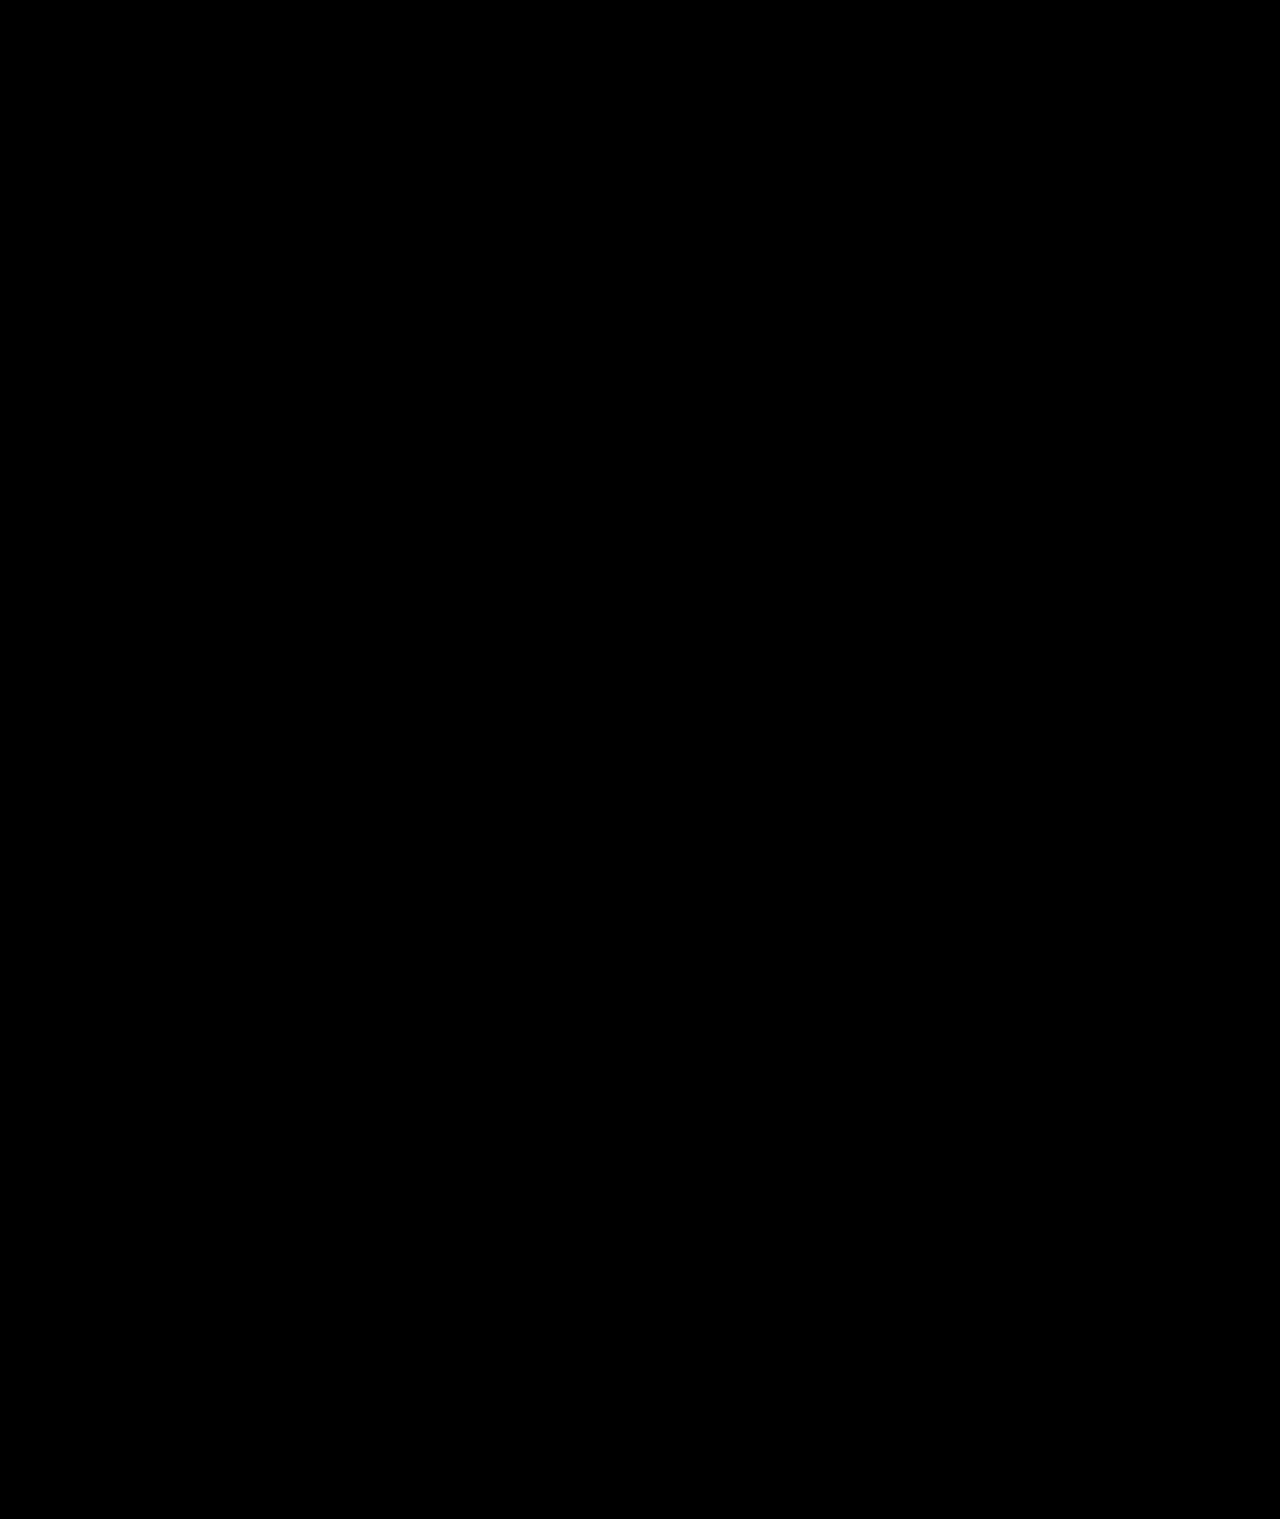
==== commit a6acee4a: "upgrade: sync protected files from plans/vibefly-landing/template" ====
--- a/htdocs/index.html
+++ b/htdocs/index.html
@@ -9,7 +9,6 @@
     <script id="content-fetch">window.__CONTENT = fetch('content.json').then(function(r) { return r.ok ? r.json() : Promise.reject(); });</script>
     <script src="https://challenges.cloudflare.com/turnstile/v0/api.js" defer></script>
     <script src="js/lucide.min.js" defer onload="lucide.createIcons()"></script>
-    <script src="js/content-loader.js" defer></script>
     <script src="js/main.js" defer></script>
     <style>body{opacity:0}body.content-loaded{opacity:1;transition:opacity .15s}</style>
     <noscript><style>body{opacity:1}</style></noscript>
--- a/htdocs/template.css
+++ b/htdocs/template.css
@@ -609,12 +609,18 @@
 
 /* ---------- Footer ---------- */
 .site-footer {
-    text-align: center;
+    display: flex;
+    align-items: center;
+    justify-content: center;
+    flex-wrap: wrap;
+    gap: 0.5rem;
     padding: 2rem 5%;
     font-size: 0.8rem;
     color: var(--color-text-secondary);
     border-top: 1px solid rgba(255, 255, 255, 0.05);
 }
+
+.footer-sep { opacity: 0.3; user-select: none; }
 
 .site-footer a {
     text-decoration: underline;
